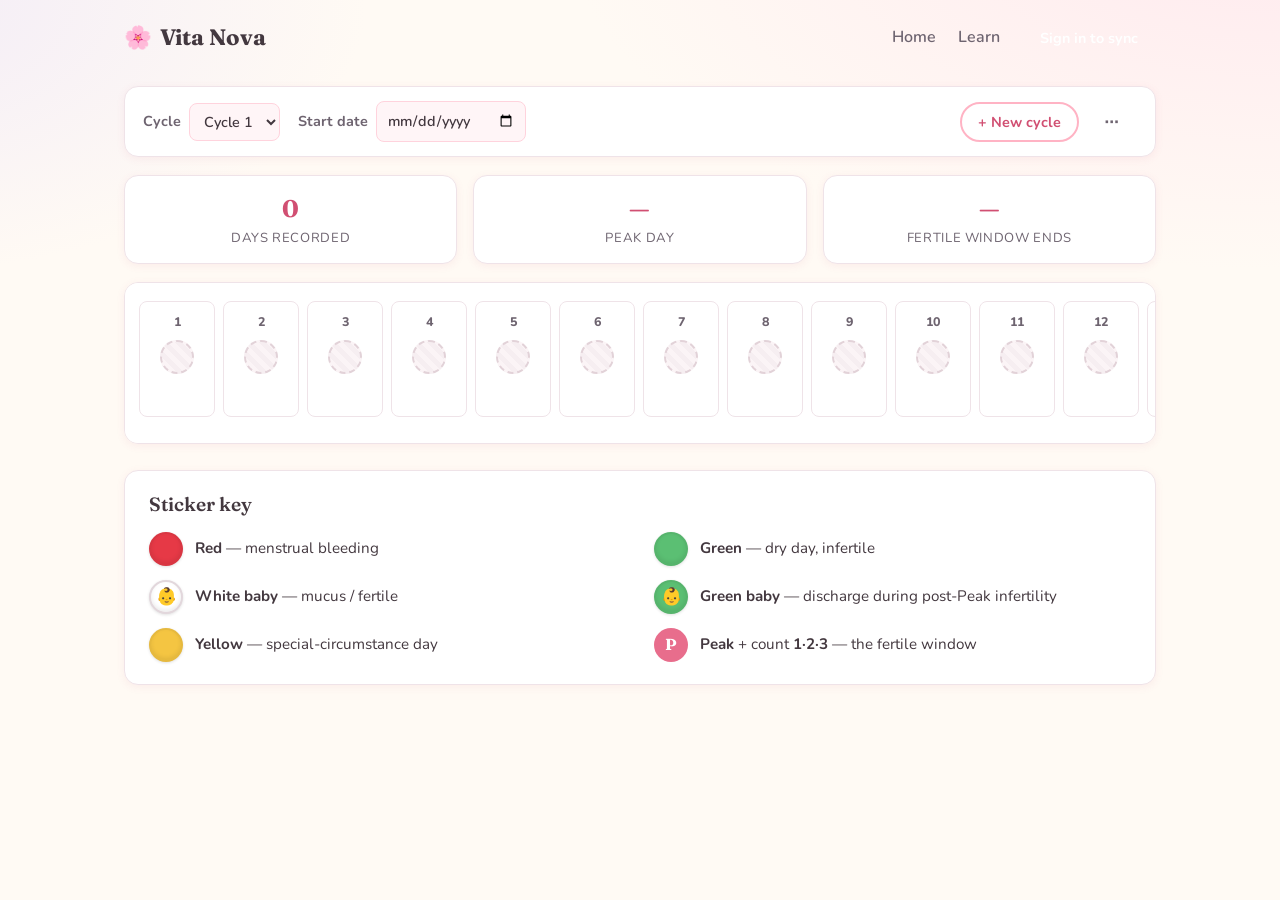
==== chart.html @ cd8ce91d "Claude Updates" ====
<!DOCTYPE html>
<html lang="en">

<head>
    <meta charset="UTF-8">
    <meta name="viewport" content="width=device-width, initial-scale=1.0">
    <title>My Chart · Vita Nova</title>
    <meta name="description" content="Chart your cycle with the Creighton Model FertilityCare System.">
    <link rel="preconnect" href="https://fonts.googleapis.com">
    <link rel="preconnect" href="https://fonts.gstatic.com" crossorigin>
    <link href="https://fonts.googleapis.com/css2?family=Fraunces:opsz,wght@9..144,500;9..144,600&family=Nunito:wght@400;600;700;800&display=swap" rel="stylesheet">
    <link rel="stylesheet" href="css/style.css">
</head>

<body class="app-page">

    <header class="site-header">
        <a class="logo" href="index.html"><span class="logo-mark">🌸</span> Vita Nova</a>
        <nav class="site-nav">
            <a href="index.html">Home</a>
            <a href="index.html#learn">Learn</a>
            <button id="sync-btn" class="btn btn-ghost btn-sm">Sign in to sync</button>
        </nav>
    </header>

    <main class="chart-page">

        <!-- Cycle bar -->
        <section class="cycle-bar">
            <div class="cycle-bar-left">
                <label class="field-inline">
                    <span>Cycle</span>
                    <select id="cycle-select"></select>
                </label>
                <label class="field-inline">
                    <span>Start date</span>
                    <input type="date" id="cycle-start">
                </label>
            </div>
            <div class="cycle-bar-right">
                <button id="add-cycle" class="btn btn-outline btn-sm">+ New cycle</button>
                <button id="cycle-menu-btn" class="btn btn-ghost btn-sm" aria-haspopup="true" title="More actions">⋯</button>
                <div id="cycle-menu" class="menu hidden" role="menu">
                    <button data-action="export" role="menuitem">Export data (JSON)</button>
                    <button data-action="import" role="menuitem">Import data…</button>
                    <button data-action="delete-cycle" role="menuitem">Delete this cycle</button>
                    <button data-action="reset" role="menuitem" class="danger">Reset everything</button>
                </div>
                <input type="file" id="import-file" accept="application/json" class="hidden">
            </div>
        </section>

        <!-- Cycle summary -->
        <section id="cycle-summary" class="cycle-summary"></section>

        <!-- The chart strip -->
        <section class="chart-scroll">
            <div id="chart-strip" class="chart-strip"></div>
        </section>

        <!-- Legend -->
        <section class="legend">
            <h2 class="legend-title">Sticker key</h2>
            <div class="legend-grid">
                <div class="legend-item"><span class="sticker sticker-red"></span> <span><strong>Red</strong> — menstrual bleeding</span></div>
                <div class="legend-item"><span class="sticker sticker-green"></span> <span><strong>Green</strong> — dry day, infertile</span></div>
                <div class="legend-item"><span class="sticker sticker-white-baby">👶</span> <span><strong>White baby</strong> — mucus / fertile</span></div>
                <div class="legend-item"><span class="sticker sticker-green-baby">👶</span> <span><strong>Green baby</strong> — discharge during post-Peak infertility</span></div>
                <div class="legend-item"><span class="sticker sticker-yellow"></span> <span><strong>Yellow</strong> — special-circumstance day</span></div>
                <div class="legend-item"><span class="badge-peak">P</span> <span><strong>Peak</strong> + count <strong>1·2·3</strong> — the fertile window</span></div>
            </div>
        </section>
    </main>

    <!-- Observation entry modal -->
    <div id="entry-modal" class="modal-overlay hidden" role="dialog" aria-modal="true" aria-labelledby="entry-title">
        <div class="modal">
            <button id="entry-close" class="modal-close" aria-label="Close">×</button>
            <h2 id="entry-title" class="modal-title">Day 1</h2>

            <div class="entry-preview">
                <div id="preview-sticker" class="sticker sticker-lg sticker-none"></div>
                <div class="entry-preview-text">
                    <div id="preview-code" class="preview-code">No observation</div>
                    <div id="preview-interp" class="preview-interp"></div>
                </div>
            </div>

            <!-- What kind of day -->
            <div class="entry-section">
                <div class="seg-control" id="day-type">
                    <button data-type="dry" class="seg active">Dry</button>
                    <button data-type="mucus" class="seg">Mucus / discharge</button>
                    <button data-type="bleeding" class="seg">Bleeding</button>
                </div>
            </div>

            <!-- Bleeding options -->
            <div class="entry-section hidden" id="section-bleeding">
                <h3 class="entry-label">Flow</h3>
                <div class="chip-row" id="flow-chips"></div>
            </div>

            <!-- Mucus options -->
            <div class="entry-section hidden" id="section-mucus">
                <h3 class="entry-label">Category — most fertile sign of the day</h3>
                <div class="chip-row chip-col" id="category-chips"></div>

                <h3 class="entry-label">Color &amp; quality <span class="entry-hint">(choose any that apply)</span></h3>
                <div class="chip-row" id="descriptor-chips"></div>

                <h3 class="entry-label">How often today</h3>
                <div class="chip-row" id="frequency-chips"></div>
            </div>

            <!-- Always-available toggles -->
            <div class="entry-section entry-toggles">
                <label class="check"><input type="checkbox" id="peak-check"> <span>⭐ Peak Day <span class="entry-hint">(last day of fertile-type mucus)</span></span></label>
                <label class="check"><input type="checkbox" id="intercourse-check"> <span>Intercourse (I)</span></label>
            </div>

            <div class="entry-section">
                <h3 class="entry-label">Notes</h3>
                <textarea id="notes-input" rows="2" placeholder="Anything else you noticed…"></textarea>
            </div>

            <div class="modal-actions">
                <button id="entry-clear" class="btn btn-ghost">Clear day</button>
                <div class="modal-actions-right">
                    <button id="entry-cancel" class="btn btn-outline">Cancel</button>
                    <button id="entry-save" class="btn btn-primary">Save day</button>
                </div>
            </div>
        </div>
    </div>

    <!-- Sign-in modal -->
    <div id="auth-modal" class="modal-overlay hidden" role="dialog" aria-modal="true" aria-labelledby="auth-title">
        <div class="modal modal-narrow">
            <button id="auth-close" class="modal-close" aria-label="Close">×</button>
            <h2 id="auth-title" class="modal-title">Sync across devices</h2>
            <p class="muted small">Your chart is always saved on this device. Sign in only if you'd like it backed up and available on your phone and computer.</p>

            <button id="google-signin" class="btn btn-outline btn-block">Continue with Google</button>
            <div class="divider"><span>or</span></div>

            <form id="auth-form">
                <input type="email" id="auth-email" placeholder="Email" autocomplete="email" required>
                <input type="password" id="auth-password" placeholder="Password" autocomplete="current-password" required>
                <button type="submit" class="btn btn-primary btn-block">Sign in</button>
            </form>
            <button id="auth-toggle" class="link-btn">New here? Create an account</button>
            <p id="auth-error" class="auth-error"></p>
        </div>
    </div>

    <div id="toast" class="toast hidden"></div>

    <script src="js/creighton.js"></script>
    <script src="js/store.js"></script>
    <script src="js/chart-app.js"></script>
</body>

</html>
---- css/style.css ----
/* ==========================================================================
   Vita Nova Charting — design system
   A warm, soft, friendly palette for a calm and trustworthy feel.
   ========================================================================== */

:root {
    /* Palette */
    --rose-50:  #fff5f7;
    --rose-100: #ffe9ee;
    --rose-200: #ffd3dd;
    --rose-300: #ffb3c4;
    --rose-400: #f78fa7;
    --rose-500: #e86d8c;
    --rose-600: #d14f72;

    --plum-100: #f3ecf7;
    --plum-300: #d8bfe0;
    --plum-500: #9b6aa8;

    --cream:    #fffaf4;
    --ink:      #43383f;       /* warm near-black for text */
    --ink-soft: #6e6470;
    --line:     #efe3e8;

    /* Sticker colors (Creighton) */
    --sticker-red:    #e63946;
    --sticker-green:  #5bbf73;
    --sticker-white:  #ffffff;
    --sticker-yellow: #f4c542;

    /* UI tokens */
    --radius-sm: 8px;
    --radius:    14px;
    --radius-lg: 22px;
    --shadow-sm: 0 2px 8px rgba(209, 79, 114, 0.08);
    --shadow:    0 8px 30px rgba(209, 79, 114, 0.12);
    --shadow-lg: 0 18px 50px rgba(209, 79, 114, 0.18);

    --font-head: 'Fraunces', Georgia, serif;
    --font-body: 'Nunito', system-ui, -apple-system, Segoe UI, sans-serif;

    --maxw: 1080px;
}

* { box-sizing: border-box; }

html { scroll-behavior: smooth; }

body {
    margin: 0;
    font-family: var(--font-body);
    color: var(--ink);
    background:
        radial-gradient(1200px 600px at 100% -10%, var(--rose-100), transparent 60%),
        radial-gradient(900px 500px at -10% 0%, var(--plum-100), transparent 55%),
        var(--cream);
    line-height: 1.6;
    -webkit-font-smoothing: antialiased;
    min-height: 100vh;
}

h1, h2, h3, h4 {
    font-family: var(--font-head);
    font-weight: 600;
    color: var(--ink);
    line-height: 1.15;
    margin: 0 0 0.5em;
}

a { color: var(--rose-600); text-decoration: none; }
a:hover { text-decoration: underline; }

code {
    font-family: 'SFMono-Regular', ui-monospace, Menlo, Consolas, monospace;
    background: var(--rose-100);
    color: var(--rose-600);
    padding: 1px 6px;
    border-radius: 6px;
    font-size: 0.88em;
}

.muted { color: var(--ink-soft); }
.small { font-size: 0.86rem; }

/* ==========================================================================
   Buttons
   ========================================================================== */
.btn {
    display: inline-flex;
    align-items: center;
    justify-content: center;
    gap: 8px;
    font-family: var(--font-body);
    font-weight: 700;
    font-size: 1rem;
    padding: 12px 22px;
    border-radius: 999px;
    border: 2px solid transparent;
    cursor: pointer;
    transition: transform 0.15s ease, box-shadow 0.15s ease, background-color 0.15s ease, color 0.15s ease;
    text-decoration: none;
    white-space: nowrap;
}
.btn:hover { text-decoration: none; }
.btn:active { transform: translateY(1px); }

.btn-primary {
    background: linear-gradient(135deg, var(--rose-400), var(--rose-500));
    color: #fff;
    box-shadow: var(--shadow-sm);
}
.btn-primary:hover { box-shadow: var(--shadow); transform: translateY(-2px); color: #fff; }

.btn-outline {
    background: #fff;
    border-color: var(--rose-300);
    color: var(--rose-600);
}
.btn-outline:hover { background: var(--rose-50); transform: translateY(-2px); }

.btn-ghost {
    background: transparent;
    color: var(--ink-soft);
    border-color: transparent;
}
.btn-ghost:hover { background: rgba(0,0,0,0.04); color: var(--ink); }

.btn-sm { padding: 8px 16px; font-size: 0.9rem; }
.btn-lg { padding: 15px 30px; font-size: 1.08rem; }
.btn-block { width: 100%; }

.link-btn {
    background: none; border: none; color: var(--rose-600);
    cursor: pointer; font: inherit; text-decoration: underline; padding: 8px 0;
}

/* ==========================================================================
   Header / nav
   ========================================================================== */
.site-header {
    display: flex;
    align-items: center;
    justify-content: space-between;
    gap: 16px;
    max-width: var(--maxw);
    margin: 0 auto;
    padding: 18px 24px;
}
.logo {
    font-family: var(--font-head);
    font-size: 1.4rem;
    font-weight: 700;
    color: var(--ink);
    display: inline-flex;
    align-items: center;
    gap: 8px;
}
.logo:hover { text-decoration: none; }
.logo-mark { filter: saturate(1.1); }

.site-nav { display: flex; align-items: center; gap: 22px; }
.site-nav a { color: var(--ink-soft); font-weight: 600; }
.site-nav a:hover { color: var(--rose-600); text-decoration: none; }
.site-nav .btn { color: #fff; }
.site-nav .btn:hover { color: #fff; }

/* ==========================================================================
   Hero
   ========================================================================== */
.hero {
    max-width: var(--maxw);
    margin: 20px auto 0;
    padding: 40px 24px 70px;
    display: grid;
    grid-template-columns: 1.1fr 0.9fr;
    gap: 50px;
    align-items: center;
}
.eyebrow {
    text-transform: uppercase;
    letter-spacing: 0.12em;
    font-size: 0.78rem;
    font-weight: 800;
    color: var(--rose-500);
    margin: 0 0 14px;
}
.hero h1 { font-size: clamp(2.1rem, 4.5vw, 3.4rem); margin-bottom: 18px; }
.lede { font-size: 1.18rem; color: var(--ink-soft); max-width: 36ch; }
.hero-actions { display: flex; flex-wrap: wrap; gap: 14px; margin: 28px 0 14px; }
.hero-note { font-size: 0.9rem; color: var(--ink-soft); }

.hero-card {
    background: #fff;
    border-radius: var(--radius-lg);
    box-shadow: var(--shadow-lg);
    padding: 26px;
    transform: rotate(-1.5deg);
}
.mini-strip { display: flex; gap: 8px; justify-content: space-between; }
.mini-day { display: flex; flex-direction: column; align-items: center; gap: 6px; }
.mini-day b { font-size: 0.8rem; color: var(--ink-soft); font-weight: 700; }
.mini-caption { text-align: center; color: var(--ink-soft); font-size: 0.9rem; margin: 18px 0 0; }

/* ==========================================================================
   Sections
   ========================================================================== */
.section {
    max-width: var(--maxw);
    margin: 0 auto;
    padding: 64px 24px;
}
.section-alt {
    max-width: none;
    background: linear-gradient(180deg, rgba(255,255,255,0.7), rgba(255,245,247,0.7));
    border-top: 1px solid var(--line);
    border-bottom: 1px solid var(--line);
}
.section-alt > * { max-width: var(--maxw); margin-left: auto; margin-right: auto; }
.section-title { font-size: clamp(1.7rem, 3vw, 2.3rem); text-align: center; }
.section-lede {
    text-align: center;
    color: var(--ink-soft);
    font-size: 1.1rem;
    max-width: 64ch;
    margin: 0 auto 40px;
}

/* Info cards */
.cards { display: grid; grid-template-columns: repeat(3, 1fr); gap: 22px; }
.info-card {
    background: #fff;
    border-radius: var(--radius);
    padding: 28px 24px;
    box-shadow: var(--shadow-sm);
    border: 1px solid var(--line);
    transition: transform 0.18s ease, box-shadow 0.18s ease;
}
.info-card:hover { transform: translateY(-4px); box-shadow: var(--shadow); }
.info-icon { font-size: 2.2rem; display: block; margin-bottom: 12px; }
.info-card h3 { font-size: 1.25rem; }
.info-card p { color: var(--ink-soft); margin: 0; }

/* Steps */
.steps { list-style: none; counter-reset: step; padding: 0; max-width: 760px; margin: 0 auto; display: grid; gap: 22px; }
.steps li { display: flex; gap: 20px; align-items: flex-start; background: #fff; padding: 22px 24px; border-radius: var(--radius); box-shadow: var(--shadow-sm); border: 1px solid var(--line); }
.step-num {
    flex: 0 0 auto;
    width: 40px; height: 40px;
    display: grid; place-items: center;
    background: linear-gradient(135deg, var(--rose-300), var(--rose-500));
    color: #fff; font-weight: 800; font-family: var(--font-head);
    border-radius: 50%;
}
.steps h3 { font-size: 1.2rem; margin-bottom: 4px; }
.steps p { color: var(--ink-soft); margin: 0; }

/* Benefits */
.benefit-grid { display: grid; grid-template-columns: repeat(3, 1fr); gap: 20px; }
.benefit { display: flex; gap: 14px; background: #fff; padding: 22px; border-radius: var(--radius); box-shadow: var(--shadow-sm); border: 1px solid var(--line); }
.benefit > span { font-size: 1.7rem; line-height: 1; }
.benefit strong { display: block; margin-bottom: 4px; font-size: 1.05rem; }
.benefit p { margin: 0; color: var(--ink-soft); font-size: 0.95rem; }

/* Rules */
.rule-block { background: #fff; border: 1px solid var(--line); border-radius: var(--radius); padding: 26px; box-shadow: var(--shadow-sm); margin-bottom: 24px; }
.rule-block h3 { font-size: 1.3rem; }
.rule-columns { display: grid; grid-template-columns: 1fr 1fr; gap: 24px; }
.code-table { width: 100%; border-collapse: collapse; }
.code-table td { padding: 7px 8px; border-bottom: 1px solid var(--line); vertical-align: top; }
.code-table td:first-child { white-space: nowrap; width: 38%; }
.code-table tr:last-child td { border-bottom: none; }
.disclaimer { font-size: 0.85rem; color: var(--ink-soft); max-width: 70ch; margin: 8px auto 0; text-align: center; font-style: italic; }

/* CTA */
.cta { text-align: center; padding: 70px 24px 90px; }
.cta h2 { font-size: 2rem; }
.cta p { color: var(--ink-soft); margin-bottom: 24px; }

/* Footer */
.site-footer { text-align: center; padding: 40px 24px; border-top: 1px solid var(--line); color: var(--ink-soft); }
.site-footer p { margin: 4px 0; }
.site-footer .logo-mark { margin-right: 6px; }

/* ==========================================================================
   Stickers
   ========================================================================== */
.sticker {
    --size: 34px;
    width: var(--size);
    height: var(--size);
    border-radius: 50%;
    display: inline-flex;
    align-items: center;
    justify-content: center;
    position: relative;
    flex: 0 0 auto;
    box-shadow: inset 0 -2px 4px rgba(0,0,0,0.08), 0 1px 3px rgba(0,0,0,0.12);
    font-size: calc(var(--size) * 0.5);
    line-height: 1;
    border: 2px solid rgba(0,0,0,0.06);
}
.sticker-red    { background: var(--sticker-red); }
.sticker-green  { background: var(--sticker-green); }
.sticker-white-baby { background: var(--sticker-white); border-color: #e2d7dc; }
.sticker-green-baby { background: var(--sticker-green); }
.sticker-yellow, .sticker-yellow-baby { background: var(--sticker-yellow); }
.sticker-none {
    background: repeating-linear-gradient(45deg, #f6eef1, #f6eef1 5px, #fbf4f6 5px, #fbf4f6 10px);
    border-style: dashed;
    border-color: #e2d2d8;
    box-shadow: none;
}
.sticker-baby { font-size: 0.95em; }
.sticker-count {
    position: absolute;
    font-family: var(--font-head);
    font-weight: 700;
    font-size: calc(var(--size) * 0.34);
    color: var(--ink);
    background: rgba(255,255,255,0.85);
    border-radius: 50%;
    width: 1.45em; height: 1.45em;
    display: grid; place-items: center;
    right: -6px; top: -6px;
    box-shadow: 0 1px 3px rgba(0,0,0,0.2);
}
.sticker-white-baby .sticker-count { background: var(--rose-500); color: #fff; }
.sticker-lg { --size: 56px; }

.badge-peak {
    display: inline-grid; place-items: center;
    width: 34px; height: 34px; border-radius: 50%;
    background: var(--rose-500); color: #fff;
    font-family: var(--font-head); font-weight: 700;
    flex: 0 0 auto;
}

/* Legend */
.legend-grid { display: grid; grid-template-columns: repeat(2, 1fr); gap: 14px 28px; }
.legend-grid.wide { grid-template-columns: repeat(2, 1fr); }
.legend-item { display: flex; align-items: center; gap: 12px; }
.legend-item span:last-child { font-size: 0.95rem; }

/* ==========================================================================
   Chart page
   ========================================================================== */
.app-page { background-attachment: fixed; }
.chart-page { max-width: var(--maxw); margin: 0 auto; padding: 10px 24px 80px; }

.cycle-bar {
    display: flex; flex-wrap: wrap; gap: 14px;
    align-items: center; justify-content: space-between;
    background: #fff; border: 1px solid var(--line);
    border-radius: var(--radius); padding: 14px 18px;
    box-shadow: var(--shadow-sm); position: relative;
}
.cycle-bar-left { display: flex; flex-wrap: wrap; gap: 18px; }
.cycle-bar-right { display: flex; align-items: center; gap: 8px; position: relative; }
.field-inline { display: inline-flex; align-items: center; gap: 8px; font-weight: 700; color: var(--ink-soft); font-size: 0.9rem; }
.field-inline select, .field-inline input,
.cycle-bar input[type="date"] {
    font: inherit; font-weight: 600; color: var(--ink);
    border: 1px solid var(--rose-200); border-radius: var(--radius-sm);
    padding: 7px 10px; background: var(--rose-50);
}

.menu {
    position: absolute; top: calc(100% + 6px); right: 0;
    background: #fff; border: 1px solid var(--line); border-radius: var(--radius);
    box-shadow: var(--shadow); padding: 6px; min-width: 200px; z-index: 30;
}
.menu button {
    display: block; width: 100%; text-align: left;
    background: none; border: none; font: inherit; cursor: pointer;
    padding: 9px 12px; border-radius: var(--radius-sm); color: var(--ink);
}
.menu button:hover { background: var(--rose-50); }
.menu button.danger { color: var(--sticker-red); }

/* Summary */
.cycle-summary { display: flex; gap: 16px; flex-wrap: wrap; margin: 18px 0; }
.stat {
    background: #fff; border: 1px solid var(--line); border-radius: var(--radius);
    padding: 14px 22px; box-shadow: var(--shadow-sm); flex: 1; min-width: 150px; text-align: center;
}
.stat-value { font-family: var(--font-head); font-size: 1.5rem; font-weight: 700; color: var(--rose-600); }
.stat-label { font-size: 0.82rem; color: var(--ink-soft); text-transform: uppercase; letter-spacing: 0.05em; }

/* Chart strip */
.chart-scroll {
    overflow-x: auto;
    padding: 8px 4px 16px;
    background: #fff; border: 1px solid var(--line); border-radius: var(--radius);
    box-shadow: var(--shadow-sm);
    -webkit-overflow-scrolling: touch;
}
.chart-strip { display: flex; gap: 8px; padding: 10px; min-width: min-content; }
.day-cell {
    flex: 0 0 auto;
    width: 76px; min-height: 116px;
    background: var(--cream);
    border: 1px solid var(--line);
    border-radius: var(--radius-sm);
    display: flex; flex-direction: column; align-items: center; gap: 8px;
    padding: 10px 6px;
    cursor: pointer;
    font: inherit; color: inherit;
    transition: transform 0.12s ease, box-shadow 0.12s ease, border-color 0.12s ease;
    position: relative;
}
.day-cell:hover { transform: translateY(-3px); box-shadow: var(--shadow); border-color: var(--rose-300); }
.day-cell.day-empty { background: #fff; }
.day-num { font-size: 0.78rem; font-weight: 800; color: var(--ink-soft); }
.day-code {
    font-size: 0.74rem; font-weight: 700; color: var(--ink);
    text-align: center; word-break: break-word; min-height: 1em;
    margin-top: auto;
}
.day-i {
    position: absolute; bottom: 4px; right: 6px;
    font-size: 0.6rem; font-weight: 800; color: var(--plum-500);
}
.day-cell.has-intercourse { border-color: var(--plum-300); }

/* Legend section on chart page */
.legend { margin-top: 26px; background: #fff; border: 1px solid var(--line); border-radius: var(--radius); padding: 22px 24px; box-shadow: var(--shadow-sm); }
.legend-title { font-size: 1.2rem; margin-bottom: 16px; }

/* ==========================================================================
   Modal
   ========================================================================== */
.modal-overlay {
    position: fixed; inset: 0; z-index: 100;
    background: rgba(67, 56, 63, 0.45);
    backdrop-filter: blur(3px);
    display: grid; place-items: center;
    padding: 20px;
    animation: fade 0.18s ease;
}
.modal {
    background: var(--cream);
    border-radius: var(--radius-lg);
    box-shadow: var(--shadow-lg);
    width: 100%; max-width: 560px;
    max-height: 90vh; overflow-y: auto;
    padding: 28px;
    position: relative;
    animation: pop 0.2s cubic-bezier(0.18, 0.9, 0.34, 1.2);
}
.modal-narrow { max-width: 400px; }
.modal-close {
    position: absolute; top: 14px; right: 16px;
    background: none; border: none; font-size: 1.7rem; line-height: 1;
    color: var(--ink-soft); cursor: pointer; border-radius: 50%;
    width: 36px; height: 36px;
}
.modal-close:hover { background: rgba(0,0,0,0.06); color: var(--ink); }
.modal-title { font-size: 1.6rem; margin-bottom: 16px; }
body.modal-open { overflow: hidden; }

.entry-preview {
    display: flex; align-items: center; gap: 16px;
    background: #fff; border: 1px solid var(--line);
    border-radius: var(--radius); padding: 16px; margin-bottom: 20px;
}
.preview-code { font-family: var(--font-head); font-size: 1.3rem; font-weight: 700; color: var(--rose-600); }
.preview-interp { color: var(--ink-soft); font-size: 0.92rem; }

.entry-section { margin-bottom: 20px; }
.entry-label { font-size: 0.95rem; font-weight: 800; margin-bottom: 10px; color: var(--ink); font-family: var(--font-body); }
.entry-hint { font-weight: 600; color: var(--ink-soft); font-size: 0.82rem; }

/* Segmented control */
.seg-control { display: flex; background: var(--rose-100); border-radius: 999px; padding: 4px; gap: 4px; }
.seg {
    flex: 1; border: none; background: none; cursor: pointer;
    font: inherit; font-weight: 700; color: var(--ink-soft);
    padding: 10px 8px; border-radius: 999px; transition: all 0.15s ease;
    font-size: 0.92rem;
}
.seg.active { background: #fff; color: var(--rose-600); box-shadow: var(--shadow-sm); }

/* Chips */
.chip-row { display: flex; flex-wrap: wrap; gap: 8px; }
.chip-col { flex-direction: column; }
.chip {
    border: 1.5px solid var(--rose-200);
    background: #fff; color: var(--ink);
    border-radius: 999px; padding: 8px 14px;
    cursor: pointer; font: inherit; font-size: 0.9rem; font-weight: 600;
    transition: all 0.13s ease; text-align: left;
}
.chip-col .chip { border-radius: var(--radius-sm); }
.chip:hover { border-color: var(--rose-400); background: var(--rose-50); }
.chip.selected {
    background: linear-gradient(135deg, var(--rose-400), var(--rose-500));
    border-color: var(--rose-500); color: #fff;
}
.chip.selected strong { color: #fff; }
.chip strong { color: var(--rose-600); }

.entry-toggles { display: flex; flex-direction: column; gap: 10px; }
.check { display: flex; align-items: center; gap: 10px; cursor: pointer; font-weight: 600; }
.check input { width: 18px; height: 18px; accent-color: var(--rose-500); }

textarea, #notes-input {
    width: 100%; font: inherit; padding: 10px 12px;
    border: 1.5px solid var(--rose-200); border-radius: var(--radius-sm);
    resize: vertical; background: #fff;
}

.modal-actions { display: flex; justify-content: space-between; align-items: center; gap: 12px; margin-top: 8px; }
.modal-actions-right { display: flex; gap: 10px; }

/* Auth modal */
#auth-form input {
    width: 100%; font: inherit; padding: 12px 14px; margin-bottom: 12px;
    border: 1.5px solid var(--rose-200); border-radius: var(--radius-sm); background: #fff;
}
.divider { display: flex; align-items: center; gap: 12px; color: var(--ink-soft); margin: 16px 0; font-size: 0.85rem; }
.divider::before, .divider::after { content: ''; flex: 1; height: 1px; background: var(--line); }
.auth-error { color: var(--sticker-red); font-size: 0.88rem; min-height: 1em; margin: 8px 0 0; }
#sync-btn.synced { color: var(--sticker-green); }

/* Toast */
.toast {
    position: fixed; bottom: 24px; left: 50%; transform: translateX(-50%);
    background: var(--ink); color: #fff; padding: 12px 22px;
    border-radius: 999px; box-shadow: var(--shadow-lg); z-index: 200;
    font-weight: 700; font-size: 0.92rem;
    animation: rise 0.25s ease;
}

/* Utilities */
.hidden { display: none !important; }

@keyframes fade { from { opacity: 0; } to { opacity: 1; } }
@keyframes pop { from { opacity: 0; transform: scale(0.96) translateY(8px); } to { opacity: 1; transform: scale(1) translateY(0); } }
@keyframes rise { from { opacity: 0; transform: translate(-50%, 12px); } to { opacity: 1; transform: translate(-50%, 0); } }

/* ==========================================================================
   Responsive
   ========================================================================== */
@media (max-width: 860px) {
    .hero { grid-template-columns: 1fr; gap: 30px; padding-bottom: 40px; }
    .hero-card { transform: none; max-width: 460px; }
    .cards, .benefit-grid { grid-template-columns: 1fr; }
    .rule-columns { grid-template-columns: 1fr; }
    .legend-grid, .legend-grid.wide { grid-template-columns: 1fr; }
}
@media (max-width: 560px) {
    .site-nav { gap: 12px; }
    .site-nav a:not(.btn) { display: none; }
    .section { padding: 44px 20px; }
    .modal { padding: 22px 18px; }
    .modal-actions { flex-direction: column-reverse; align-items: stretch; }
    .modal-actions-right { flex-direction: column; }
    .seg { font-size: 0.82rem; padding: 9px 4px; }
}

@media (prefers-reduced-motion: reduce) {
    * { animation: none !important; transition: none !important; scroll-behavior: auto; }
}
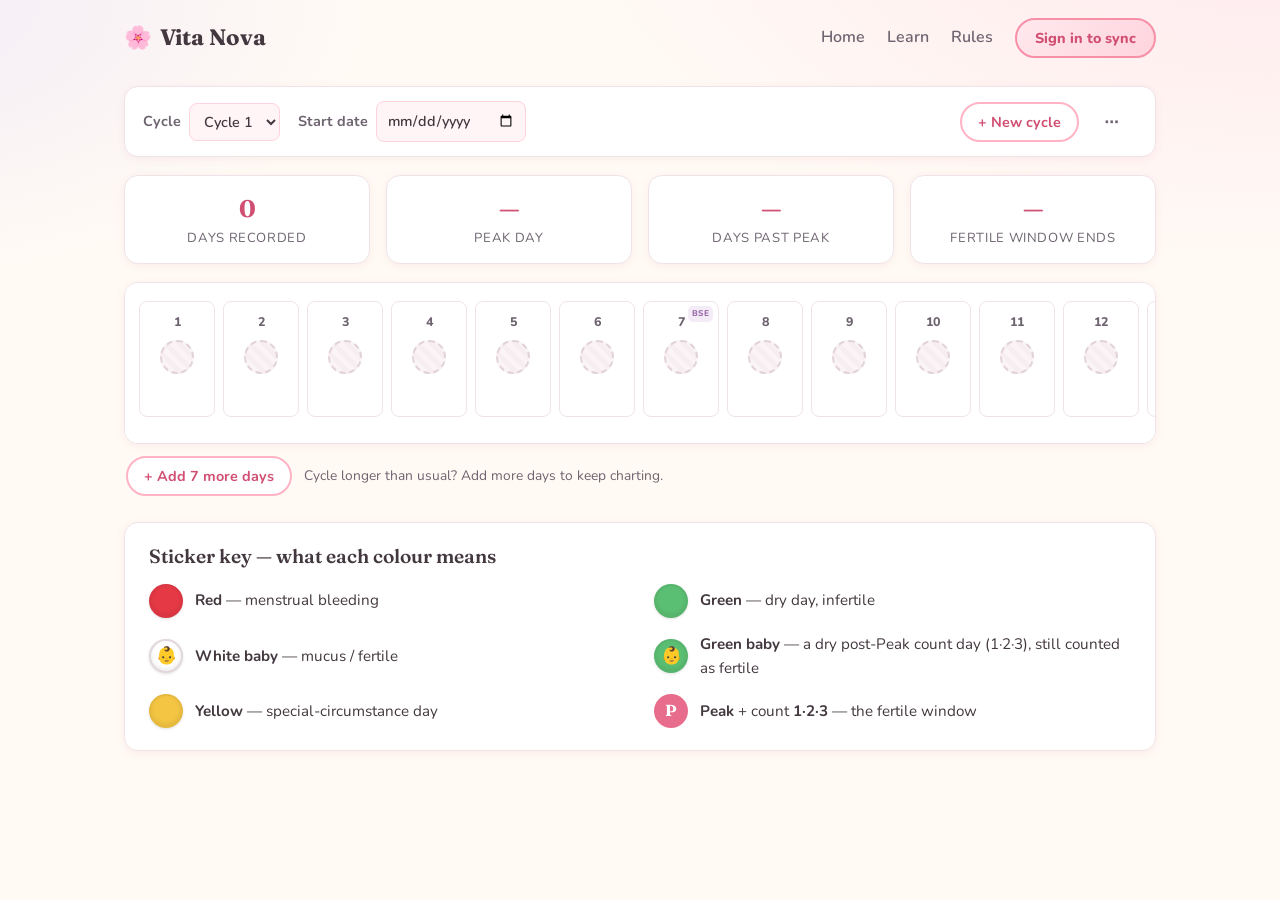
==== commit 5760688d: "Fix post-Peak count stickers, rebrand, mobile & UI polish - Count days 1·2·3 now render green baby w" ====
--- a/chart.html
+++ b/chart.html
@@ -5,7 +5,7 @@
     <meta charset="UTF-8">
     <meta name="viewport" content="width=device-width, initial-scale=1.0">
     <title>My Chart · Vita Nova</title>
-    <meta name="description" content="Chart your cycle with the Creighton Model FertilityCare System.">
+    <meta name="description" content="Chart your cycle with a natural Catholic fertility method for NFP.">
     <link rel="preconnect" href="https://fonts.googleapis.com">
     <link rel="preconnect" href="https://fonts.gstatic.com" crossorigin>
     <link href="https://fonts.googleapis.com/css2?family=Fraunces:opsz,wght@9..144,500;9..144,600&family=Nunito:wght@400;600;700;800&display=swap" rel="stylesheet">
@@ -19,6 +19,7 @@
         <nav class="site-nav">
             <a href="index.html">Home</a>
             <a href="index.html#learn">Learn</a>
+            <a href="rules.html">Rules</a>
             <button id="sync-btn" class="btn btn-ghost btn-sm">Sign in to sync</button>
         </nav>
     </header>
@@ -41,6 +42,7 @@
                 <button id="add-cycle" class="btn btn-outline btn-sm">+ New cycle</button>
                 <button id="cycle-menu-btn" class="btn btn-ghost btn-sm" aria-haspopup="true" title="More actions">⋯</button>
                 <div id="cycle-menu" class="menu hidden" role="menu">
+                    <button data-action="print" role="menuitem">Export to PDF / Print chart…</button>
                     <button data-action="export" role="menuitem">Export data (JSON)</button>
                     <button data-action="import" role="menuitem">Import data…</button>
                     <button data-action="delete-cycle" role="menuitem">Delete this cycle</button>
@@ -57,15 +59,19 @@
         <section class="chart-scroll">
             <div id="chart-strip" class="chart-strip"></div>
         </section>
+        <div class="strip-tools">
+            <button id="extend-cycle" class="btn btn-outline btn-sm">+ Add 7 more days</button>
+            <span class="muted small">Cycle longer than usual? Add more days to keep charting.</span>
+        </div>
 
         <!-- Legend -->
         <section class="legend">
-            <h2 class="legend-title">Sticker key</h2>
+            <h2 class="legend-title">Sticker key — what each colour means</h2>
             <div class="legend-grid">
                 <div class="legend-item"><span class="sticker sticker-red"></span> <span><strong>Red</strong> — menstrual bleeding</span></div>
                 <div class="legend-item"><span class="sticker sticker-green"></span> <span><strong>Green</strong> — dry day, infertile</span></div>
                 <div class="legend-item"><span class="sticker sticker-white-baby">👶</span> <span><strong>White baby</strong> — mucus / fertile</span></div>
-                <div class="legend-item"><span class="sticker sticker-green-baby">👶</span> <span><strong>Green baby</strong> — discharge during post-Peak infertility</span></div>
+                <div class="legend-item"><span class="sticker sticker-green-baby">👶</span> <span><strong>Green baby</strong> — a dry post-Peak count day (1·2·3), still counted as fertile</span></div>
                 <div class="legend-item"><span class="sticker sticker-yellow"></span> <span><strong>Yellow</strong> — special-circumstance day</span></div>
                 <div class="legend-item"><span class="badge-peak">P</span> <span><strong>Peak</strong> + count <strong>1·2·3</strong> — the fertile window</span></div>
             </div>
@@ -86,42 +92,47 @@
                 </div>
             </div>
 
-            <!-- What kind of day -->
-            <div class="entry-section">
-                <div class="seg-control" id="day-type">
-                    <button data-type="dry" class="seg active">Dry</button>
-                    <button data-type="mucus" class="seg">Mucus / discharge</button>
-                    <button data-type="bleeding" class="seg">Bleeding</button>
-                </div>
+            <!-- Day 7 breast self-exam reminder (shown only on day 7) -->
+            <div id="bse-reminder" class="entry-banner hidden">
+                🌸 <strong>Day 7</strong> is the ideal day for a monthly <strong>breast self-exam (BSE)</strong> — early in the cycle, when tissue is least tender.
             </div>
 
-            <!-- Bleeding options -->
-            <div class="entry-section hidden" id="section-bleeding">
-                <h3 class="entry-label">Flow</h3>
+            <!-- Step 1 · Bleeding -->
+            <div class="entry-section">
+                <h3 class="entry-label">Any bleeding today?</h3>
                 <div class="chip-row" id="flow-chips"></div>
             </div>
 
-            <!-- Mucus options -->
-            <div class="entry-section hidden" id="section-mucus">
-                <h3 class="entry-label">Category — most fertile sign of the day</h3>
+            <!-- Step 2 · Observation (mucus / dry). Hidden while heavy/moderate
+                 bleeding makes a mucus observation impossible. -->
+            <div class="entry-section" id="section-observation">
+                <h3 class="entry-label">What did you observe? <span class="entry-hint">— record the single most fertile sign of the day</span></h3>
+                <p id="light-flow-note" class="entry-note hidden">On a light day you can often still see mucus underneath — note it here too.</p>
                 <div class="chip-row chip-col" id="category-chips"></div>
 
-                <h3 class="entry-label">Color &amp; quality <span class="entry-hint">(choose any that apply)</span></h3>
-                <div class="chip-row" id="descriptor-chips"></div>
+                <div id="mucus-detail" class="hidden">
+                    <h3 class="entry-label">Colour &amp; quality <span class="entry-hint">(choose any that apply)</span></h3>
+                    <div class="chip-row" id="descriptor-chips"></div>
 
-                <h3 class="entry-label">How often today</h3>
-                <div class="chip-row" id="frequency-chips"></div>
+                    <h3 class="entry-label">How many times today?</h3>
+                    <div class="chip-row" id="frequency-chips"></div>
+                </div>
             </div>
 
             <!-- Always-available toggles -->
             <div class="entry-section entry-toggles">
                 <label class="check"><input type="checkbox" id="peak-check"> <span>⭐ Peak Day <span class="entry-hint">(last day of fertile-type mucus)</span></span></label>
+                <p class="entry-note subtle">You usually can't be sure of your Peak until the <em>next</em> day, once the slippery mucus is gone. Come back and tick it then — every day stays editable.</p>
                 <label class="check"><input type="checkbox" id="intercourse-check"> <span>Intercourse (I)</span></label>
             </div>
 
             <div class="entry-section">
                 <h3 class="entry-label">Notes</h3>
-                <textarea id="notes-input" rows="2" placeholder="Anything else you noticed…"></textarea>
+                <textarea id="notes-input" rows="2" placeholder="Cramps, breast tenderness, headache, mood, PMS…"></textarea>
+                <div class="note-tips">
+                    <span class="note-tips-label">Add:</span>
+                    <div class="chip-row" id="note-tip-chips"></div>
+                </div>
             </div>
 
             <div class="modal-actions">
@@ -156,7 +167,7 @@
 
     <div id="toast" class="toast hidden"></div>
 
-    <script src="js/creighton.js"></script>
+    <script src="js/charting.js"></script>
     <script src="js/store.js"></script>
     <script src="js/chart-app.js"></script>
 </body>
--- a/css/style.css
+++ b/css/style.css
@@ -22,7 +22,7 @@
     --ink-soft: #6e6470;
     --line:     #efe3e8;
 
-    /* Sticker colors (Creighton) */
+    /* Sticker colors */
     --sticker-red:    #e63946;
     --sticker-green:  #5bbf73;
     --sticker-white:  #ffffff;
@@ -202,6 +202,60 @@
 .mini-caption { text-align: center; color: var(--ink-soft); font-size: 0.9rem; margin: 18px 0 0; }
 
 /* ==========================================================================
+   Quote band (rotating reflections)
+   ========================================================================== */
+.quote-band {
+    max-width: var(--maxw);
+    margin: 0 auto;
+    padding: 28px 24px 48px;
+    text-align: center;
+}
+.quote {
+    margin: 0 auto;
+    max-width: 720px;
+    background: linear-gradient(135deg, rgba(255,255,255,0.85), rgba(255,245,247,0.85));
+    border: 1px solid var(--line);
+    border-radius: var(--radius-lg);
+    box-shadow: var(--shadow-sm);
+    padding: 30px 32px 26px;
+    position: relative;
+}
+.quote::before {
+    content: '\201C';
+    font-family: var(--font-head);
+    font-size: 3.4rem;
+    line-height: 0;
+    color: var(--rose-300);
+    position: absolute;
+    top: 26px; left: 18px;
+}
+.quote blockquote {
+    margin: 0 0 12px;
+    font-family: var(--font-head);
+    font-size: clamp(1.1rem, 2.4vw, 1.5rem);
+    font-weight: 500;
+    color: var(--ink);
+    line-height: 1.4;
+    transition: opacity 0.28s ease, transform 0.28s ease;
+}
+.quote figcaption {
+    color: var(--rose-600);
+    font-weight: 700;
+    font-size: 0.92rem;
+    transition: opacity 0.28s ease;
+}
+.quote figcaption cite { font-style: italic; }
+.quote.is-fading blockquote, .quote.is-fading figcaption { opacity: 0; transform: translateY(6px); }
+.quote-dots { display: flex; gap: 8px; justify-content: center; margin-top: 18px; }
+.quote-dot {
+    width: 9px; height: 9px; border-radius: 50%;
+    background: var(--rose-200); cursor: pointer;
+    transition: background 0.2s ease, transform 0.2s ease;
+}
+.quote-dot:hover { background: var(--rose-300); }
+.quote-dot.active { background: var(--rose-500); transform: scale(1.25); }
+
+/* ==========================================================================
    Sections
    ========================================================================== */
 .section {
@@ -263,7 +317,11 @@
 
 /* Rules */
 .rule-block { background: #fff; border: 1px solid var(--line); border-radius: var(--radius); padding: 26px; box-shadow: var(--shadow-sm); margin-bottom: 24px; }
+.rule-block h2 { font-size: 1.4rem; }
 .rule-block h3 { font-size: 1.3rem; }
+.rule-list { margin: 0; padding-left: 1.2em; }
+.rule-list li { margin-bottom: 10px; color: var(--ink-soft); }
+.rule-list li strong { color: var(--ink); }
 .rule-columns { display: grid; grid-template-columns: 1fr 1fr; gap: 24px; }
 .code-table { width: 100%; border-collapse: collapse; }
 .code-table td { padding: 7px 8px; border-bottom: 1px solid var(--line); vertical-align: top; }
@@ -520,7 +578,29 @@
 .divider { display: flex; align-items: center; gap: 12px; color: var(--ink-soft); margin: 16px 0; font-size: 0.85rem; }
 .divider::before, .divider::after { content: ''; flex: 1; height: 1px; background: var(--line); }
 .auth-error { color: var(--sticker-red); font-size: 0.88rem; min-height: 1em; margin: 8px 0 0; }
-#sync-btn.synced { color: var(--sticker-green); }
+
+/* "Sign in to sync" — a cute, clearly-visible pink pill so it doesn't blend in. */
+#sync-btn {
+    background: linear-gradient(135deg, var(--rose-100), var(--rose-200));
+    color: var(--rose-600);
+    border: 2px solid var(--rose-400);
+    border-radius: 999px;
+    font-weight: 800;
+    box-shadow: none;
+    padding: 8px 18px;
+}
+#sync-btn:hover {
+    background: linear-gradient(135deg, var(--rose-200), var(--rose-300));
+    color: var(--rose-600);
+    border-color: var(--rose-500);
+    transform: translateY(-1px);
+}
+#sync-btn.synced {
+    color: #fff;
+    background: linear-gradient(135deg, var(--sticker-green), #46a35d);
+    border-color: #3f9656;
+    box-shadow: none;
+}
 
 /* Toast */
 .toast {
@@ -531,6 +611,63 @@
     animation: rise 0.25s ease;
 }
 
+/* Entry helpers — banners, notes, tips, disabled chips */
+.entry-banner {
+    background: var(--plum-100); border: 1px solid var(--plum-300);
+    color: var(--ink); border-radius: var(--radius-sm);
+    padding: 12px 14px; margin-bottom: 18px; font-size: 0.92rem;
+}
+.entry-note { color: var(--ink-soft); font-size: 0.86rem; margin: -2px 0 12px; }
+.entry-note.subtle { font-size: 0.82rem; margin: 2px 0 6px; padding-left: 28px; }
+.chip.chip-disabled, .chip:disabled {
+    opacity: 0.4; cursor: not-allowed; text-decoration: line-through;
+}
+.chip.chip-disabled:hover, .chip:disabled:hover { border-color: var(--rose-200); background: #fff; }
+.note-tips { display: flex; align-items: flex-start; gap: 8px; margin-top: 10px; flex-wrap: wrap; }
+.note-tips-label { font-size: 0.82rem; font-weight: 700; color: var(--ink-soft); padding-top: 8px; }
+.chip-note { font-size: 0.82rem; padding: 6px 11px; }
+
+/* Strip tools (extend cycle) */
+.strip-tools { display: flex; align-items: center; gap: 12px; flex-wrap: wrap; margin: 12px 2px 0; }
+
+/* Day 7 breast self-exam marker */
+.day-bse {
+    position: absolute; top: 4px; right: 5px;
+    font-size: 0.52rem; font-weight: 800; letter-spacing: 0.03em;
+    color: var(--plum-500); background: var(--plum-100);
+    border-radius: 5px; padding: 1px 4px;
+}
+
+/* ==========================================================================
+   Print / Export to PDF
+   ========================================================================== */
+#print-area { display: none; }
+@media print {
+    body { background: #fff !important; }
+    body.printing > *:not(#print-area) { display: none !important; }
+    #print-area {
+        display: block; color: #000;
+        -webkit-print-color-adjust: exact; print-color-adjust: exact;
+    }
+    .pc-head h1 { font-size: 18pt; margin: 0 0 6px; }
+    .pc-meta { display: flex; gap: 18px; flex-wrap: wrap; font-size: 9pt; margin-bottom: 14px; color: #333; }
+    .pc-row { border-collapse: collapse; width: 100%; margin-bottom: 10px; table-layout: fixed; page-break-inside: avoid; }
+    .pc-cell {
+        border: 0.5pt solid #999; text-align: center; vertical-align: top;
+        padding: 3px 1px; font-size: 6.5pt; width: 2.8%;
+    }
+    .pc-daynum { font-weight: 800; }
+    .pc-date { color: #555; font-size: 5.5pt; }
+    .pc-sticker { --size: 16px; margin: 2px auto; box-shadow: none; border-width: 1px; }
+    .pc-sticker .sticker-count { font-size: 6pt; box-shadow: none; }
+    .pc-code { font-weight: 700; word-break: break-all; min-height: 1em; }
+    .pc-i { color: #6a4a8a; font-weight: 800; min-height: 0.9em; }
+    .pc-notes { margin-top: 16px; page-break-inside: avoid; }
+    .pc-notes h2 { font-size: 11pt; margin: 0 0 6px; }
+    .pc-note { font-size: 8.5pt; margin-bottom: 3px; }
+    .pc-foot { margin-top: 18px; font-size: 7.5pt; color: #666; font-style: italic; }
+}
+
 /* Utilities */
 .hidden { display: none !important; }
 
@@ -548,14 +685,90 @@
     .rule-columns { grid-template-columns: 1fr; }
     .legend-grid, .legend-grid.wide { grid-template-columns: 1fr; }
 }
+@media (max-width: 720px) {
+    /* Let the header wrap instead of crushing the nav on phones. */
+    .site-header { flex-wrap: wrap; gap: 10px 16px; padding: 14px 18px; }
+    .site-nav { gap: 14px; flex-wrap: wrap; font-size: 0.95rem; }
+
+    /* Cycle bar stacks cleanly; controls go full width and tap-friendly. */
+    .cycle-bar { flex-direction: column; align-items: stretch; }
+    .cycle-bar-left { flex-direction: column; gap: 12px; }
+    .cycle-bar-right { justify-content: space-between; }
+    .field-inline { justify-content: space-between; }
+    .field-inline select, .field-inline input, .cycle-bar input[type="date"] { flex: 1; min-height: 42px; }
+
+    /* Bigger summary tiles, two-up. */
+    .cycle-summary { gap: 10px; }
+    .stat { padding: 12px 10px; min-width: 0; flex: 1 1 calc(50% - 10px); }
+
+    /* Roomier day cells for touch. */
+    .day-cell { width: 64px; min-height: 104px; }
+    .chart-page { padding: 10px 14px 70px; }
+}
+
 @media (max-width: 560px) {
-    .site-nav { gap: 12px; }
-    .site-nav a:not(.btn) { display: none; }
-    .section { padding: 44px 20px; }
-    .modal { padding: 22px 18px; }
-    .modal-actions { flex-direction: column-reverse; align-items: stretch; }
-    .modal-actions-right { flex-direction: column; }
-    .seg { font-size: 0.82rem; padding: 9px 4px; }
+    .section { padding: 40px 18px; }
+    .hero { padding: 24px 18px 30px; }
+    .hero h1 { font-size: clamp(1.9rem, 8vw, 2.4rem); }
+    .lede { font-size: 1.05rem; }
+    .hero-actions .btn { width: 100%; }
+    .cta { padding: 50px 18px 64px; }
+    .quote-band { padding: 16px 16px 36px; }
+    .quote { padding: 26px 22px 22px; }
+    .quote::before { font-size: 2.6rem; top: 22px; left: 12px; }
+
+    /* Make tappable targets comfortable on phones. */
+    .chip { padding: 11px 15px; font-size: 0.95rem; }
+    .btn { min-height: 46px; }
+    .btn-sm { min-height: 40px; }
+    .check input { width: 22px; height: 22px; }
+
+    /* ----- Entry modal becomes a bottom sheet for thumb-friendly editing ----- */
+    .modal-overlay { padding: 0; align-items: flex-end; }
+    .modal {
+        max-width: 100%;
+        width: 100%;
+        max-height: 92vh;
+        border-radius: var(--radius-lg) var(--radius-lg) 0 0;
+        padding: 22px 16px calc(16px + env(safe-area-inset-bottom, 0px));
+        animation: sheet-up 0.26s cubic-bezier(0.18, 0.9, 0.34, 1.1);
+    }
+    .modal-narrow { max-width: 100%; }
+    .modal::before {
+        content: ''; display: block;
+        width: 42px; height: 5px; border-radius: 999px;
+        background: var(--rose-200); margin: -6px auto 14px;
+    }
+    .modal-title { font-size: 1.4rem; }
+    .modal-close { top: 10px; right: 12px; }
+
+    /* Keep Save/Cancel reachable at the bottom of the sheet. */
+    .modal-actions {
+        position: sticky; bottom: 0;
+        flex-direction: row; align-items: stretch;
+        gap: 10px; margin: 16px -16px 0;
+        padding: 12px 16px calc(12px + env(safe-area-inset-bottom, 0px));
+        background: var(--cream);
+        border-top: 1px solid var(--line);
+    }
+    .modal-actions-right { flex: 1; display: flex; gap: 10px; }
+    .modal-actions-right .btn { flex: 1; }
+    #entry-clear { flex: 0 0 auto; }
+
+    /* Stack the day-type-free observation chips comfortably. */
+    .chip-col .chip { width: 100%; }
+    .note-tips-label { width: 100%; padding-top: 0; }
+}
+
+@keyframes sheet-up { from { opacity: 0; transform: translateY(100%); } to { opacity: 1; transform: translateY(0); } }
+
+@media (max-width: 420px) {
+    .site-header { padding: 12px 14px; }
+    .logo { font-size: 1.25rem; }
+    .site-nav { gap: 10px 12px; font-size: 0.9rem; }
+    .day-cell { width: 58px; min-height: 98px; padding: 9px 4px; }
+    .day-code { font-size: 0.7rem; }
+    .stat-value { font-size: 1.3rem; }
 }
 
 @media (prefers-reduced-motion: reduce) {
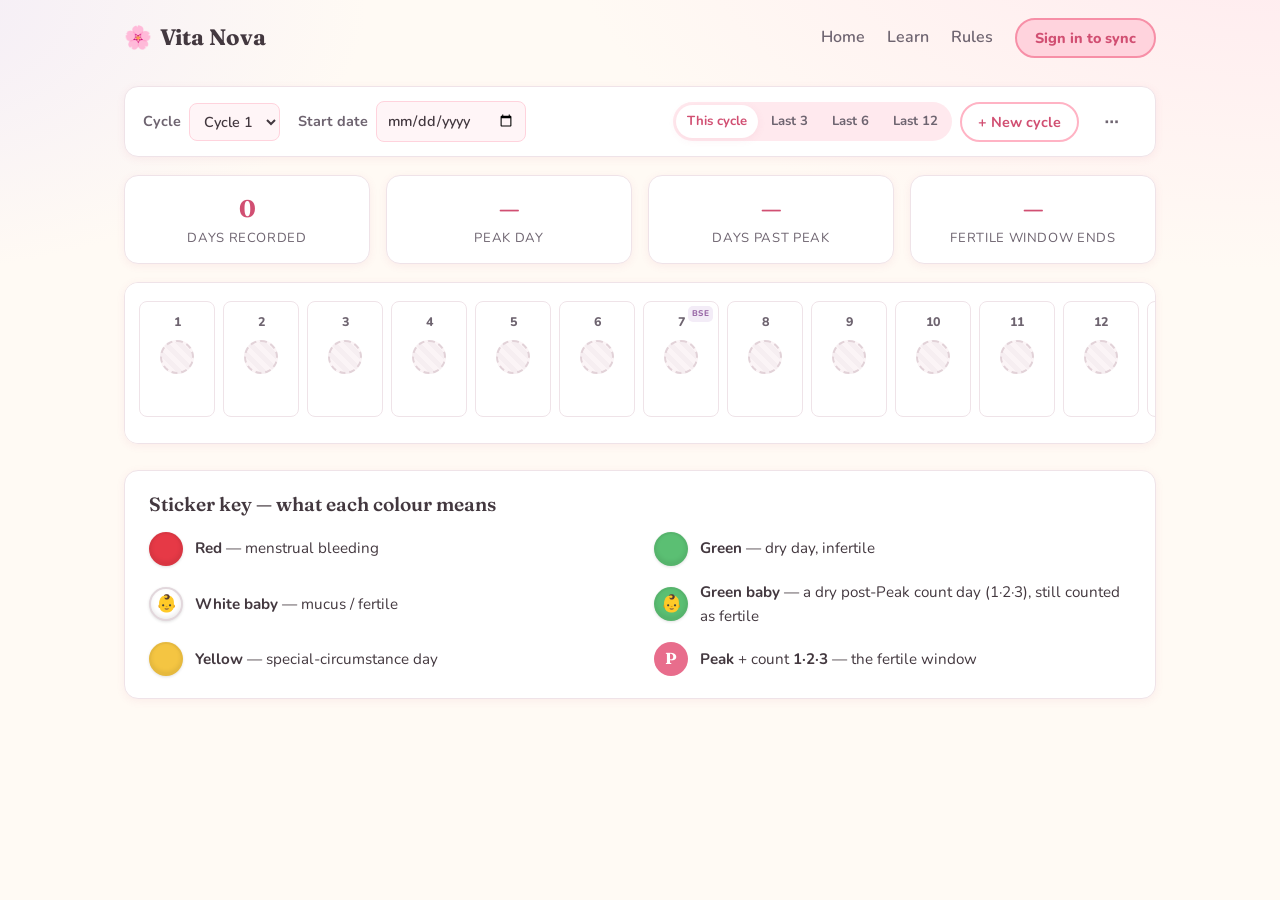
==== commit d6bdf2eb: "Add multi-cycle view, 6-cycle landscape PDF, UI tweaks - View the last 3 / 6 / 12 cycles at once; co" ====
--- a/chart.html
+++ b/chart.html
@@ -39,10 +39,17 @@
                 </label>
             </div>
             <div class="cycle-bar-right">
+                <div class="seg-control seg-sm" id="view-modes" title="How many recent cycles to show">
+                    <button data-view="1" class="seg active">This cycle</button>
+                    <button data-view="3" class="seg">Last 3</button>
+                    <button data-view="6" class="seg">Last 6</button>
+                    <button data-view="12" class="seg">Last 12</button>
+                </div>
                 <button id="add-cycle" class="btn btn-outline btn-sm">+ New cycle</button>
                 <button id="cycle-menu-btn" class="btn btn-ghost btn-sm" aria-haspopup="true" title="More actions">⋯</button>
                 <div id="cycle-menu" class="menu hidden" role="menu">
-                    <button data-action="print" role="menuitem">Export to PDF / Print chart…</button>
+                    <button data-action="extend" role="menuitem">+ Add 7 days to this cycle</button>
+                    <button data-action="print" role="menuitem">Export to PDF (last 6 cycles)…</button>
                     <button data-action="export" role="menuitem">Export data (JSON)</button>
                     <button data-action="import" role="menuitem">Import data…</button>
                     <button data-action="delete-cycle" role="menuitem">Delete this cycle</button>
@@ -52,17 +59,19 @@
             </div>
         </section>
 
-        <!-- Cycle summary -->
-        <section id="cycle-summary" class="cycle-summary"></section>
+        <!-- Single-cycle view -->
+        <div id="single-view">
+            <!-- Cycle summary -->
+            <section id="cycle-summary" class="cycle-summary"></section>
 
-        <!-- The chart strip -->
-        <section class="chart-scroll">
-            <div id="chart-strip" class="chart-strip"></div>
-        </section>
-        <div class="strip-tools">
-            <button id="extend-cycle" class="btn btn-outline btn-sm">+ Add 7 more days</button>
-            <span class="muted small">Cycle longer than usual? Add more days to keep charting.</span>
+            <!-- The chart strip -->
+            <section class="chart-scroll">
+                <div id="chart-strip" class="chart-strip"></div>
+            </section>
         </div>
+
+        <!-- Multi-cycle view (last 3 / 6 / 12) -->
+        <div id="multi-view" class="hidden"></div>
 
         <!-- Legend -->
         <section class="legend">
--- a/css/style.css
+++ b/css/style.css
@@ -581,7 +581,7 @@
 
 /* "Sign in to sync" — a cute, clearly-visible pink pill so it doesn't blend in. */
 #sync-btn {
-    background: linear-gradient(135deg, var(--rose-100), var(--rose-200));
+    background: var(--rose-200);
     color: var(--rose-600);
     border: 2px solid var(--rose-400);
     border-radius: 999px;
@@ -590,14 +590,14 @@
     padding: 8px 18px;
 }
 #sync-btn:hover {
-    background: linear-gradient(135deg, var(--rose-200), var(--rose-300));
+    background: var(--rose-300);
     color: var(--rose-600);
     border-color: var(--rose-500);
     transform: translateY(-1px);
 }
 #sync-btn.synced {
     color: #fff;
-    background: linear-gradient(135deg, var(--sticker-green), #46a35d);
+    background: var(--sticker-green);
     border-color: #3f9656;
     box-shadow: none;
 }
@@ -627,8 +627,18 @@
 .note-tips-label { font-size: 0.82rem; font-weight: 700; color: var(--ink-soft); padding-top: 8px; }
 .chip-note { font-size: 0.82rem; padding: 6px 11px; }
 
-/* Strip tools (extend cycle) */
-.strip-tools { display: flex; align-items: center; gap: 12px; flex-wrap: wrap; margin: 12px 2px 0; }
+/* Compact segmented control (view options in the cycle bar) */
+.seg-control.seg-sm { padding: 3px; gap: 2px; }
+.seg-sm .seg { padding: 6px 11px; font-size: 0.82rem; flex: 0 0 auto; }
+
+/* Multi-cycle view — one labelled, scrollable strip per cycle */
+#multi-view { display: flex; flex-direction: column; gap: 18px; margin-top: 8px; }
+.cycle-block { background: #fff; border: 1px solid var(--line); border-radius: var(--radius); box-shadow: var(--shadow-sm); padding: 6px 6px 2px; }
+.cycle-block-head { display: flex; flex-wrap: wrap; gap: 6px 16px; align-items: baseline; padding: 10px 12px 4px; }
+.cycle-block-head strong { font-family: var(--font-head); font-size: 1.1rem; color: var(--ink); }
+.cycle-block-head span { font-size: 0.84rem; color: var(--ink-soft); }
+.cycle-block .chart-scroll { border: none; box-shadow: none; padding: 0 4px 8px; }
+.cycle-block .day-cell { width: 60px; min-height: 104px; }
 
 /* Day 7 breast self-exam marker */
 .day-bse {
@@ -643,6 +653,7 @@
    ========================================================================== */
 #print-area { display: none; }
 @media print {
+    @page { size: landscape; margin: 10mm; }
     body { background: #fff !important; }
     body.printing > *:not(#print-area) { display: none !important; }
     #print-area {
@@ -650,15 +661,18 @@
         -webkit-print-color-adjust: exact; print-color-adjust: exact;
     }
     .pc-head h1 { font-size: 18pt; margin: 0 0 6px; }
+    .pc-cycle { margin-bottom: 22px; page-break-inside: avoid; border-top: 1pt solid #ccc; padding-top: 10px; }
+    .pc-cycle:first-of-type { border-top: none; padding-top: 0; }
     .pc-meta { display: flex; gap: 18px; flex-wrap: wrap; font-size: 9pt; margin-bottom: 14px; color: #333; }
+    .pc-notes h3 { font-size: 10pt; margin: 0 0 4px; }
     .pc-row { border-collapse: collapse; width: 100%; margin-bottom: 10px; table-layout: fixed; page-break-inside: avoid; }
     .pc-cell {
         border: 0.5pt solid #999; text-align: center; vertical-align: top;
-        padding: 3px 1px; font-size: 6.5pt; width: 2.8%;
+        padding: 3px 1px; font-size: 7pt; width: 2.8%;
     }
     .pc-daynum { font-weight: 800; }
-    .pc-date { color: #555; font-size: 5.5pt; }
-    .pc-sticker { --size: 16px; margin: 2px auto; box-shadow: none; border-width: 1px; }
+    .pc-date { color: #555; font-size: 6pt; }
+    .pc-sticker { --size: 19px; margin: 2px auto; box-shadow: none; border-width: 1px; }
     .pc-sticker .sticker-count { font-size: 6pt; box-shadow: none; }
     .pc-code { font-weight: 700; word-break: break-all; min-height: 1em; }
     .pc-i { color: #6a4a8a; font-weight: 800; min-height: 0.9em; }
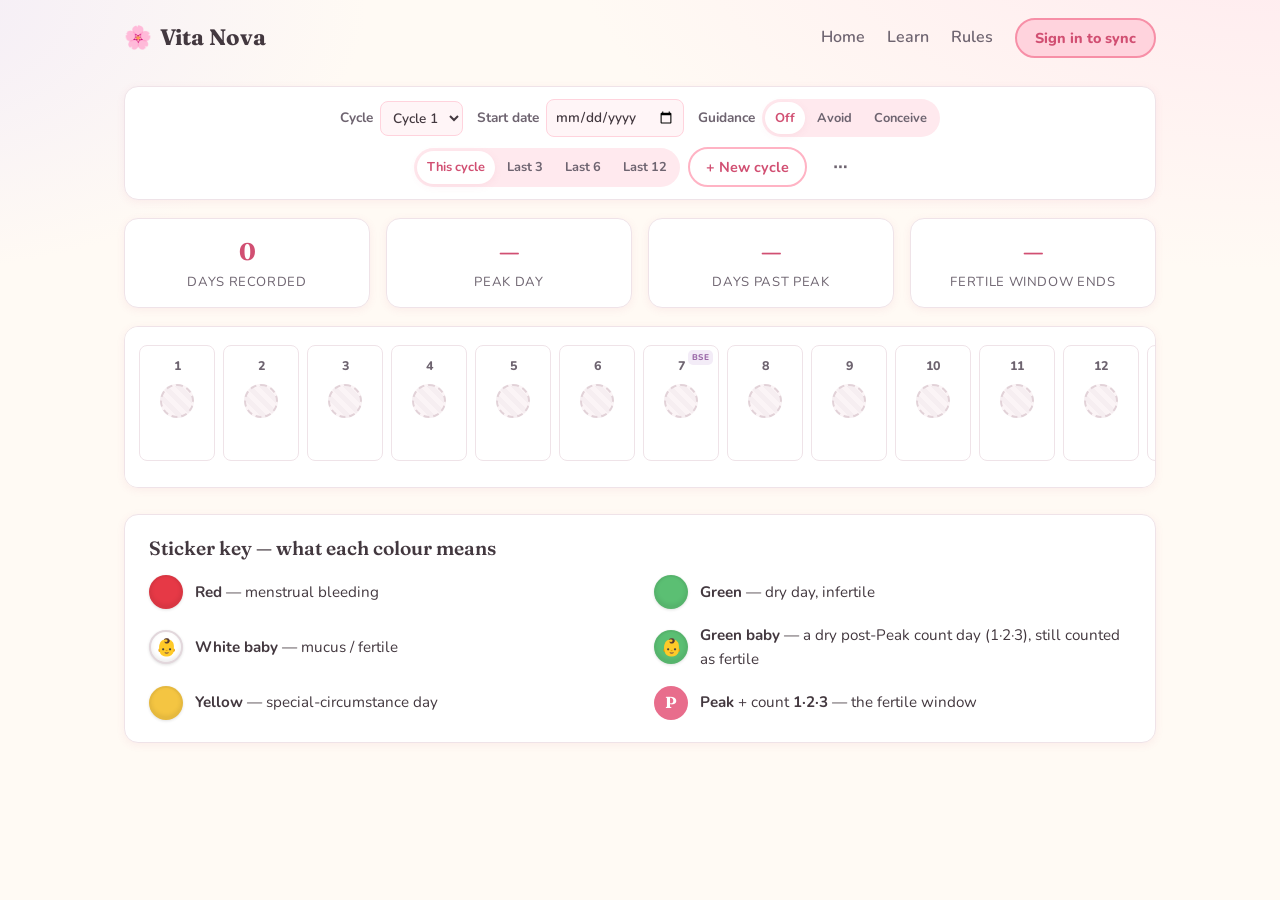
==== commit 4c4d7392: "Goal guidance toggle, compact toolbar, dates on day cells - Family-planning goal toggle (Off/Avoid/C" ====
--- a/chart.html
+++ b/chart.html
@@ -3,7 +3,11 @@
 
 <head>
     <meta charset="UTF-8">
-    <meta name="viewport" content="width=device-width, initial-scale=1.0">
+    <meta name="viewport" content="width=device-width, initial-scale=1.0, viewport-fit=cover">
+    <meta name="theme-color" content="#fff5f7">
+    <meta name="apple-mobile-web-app-capable" content="yes">
+    <meta name="apple-mobile-web-app-status-bar-style" content="default">
+    <meta name="apple-mobile-web-app-title" content="Vita Nova">
     <title>My Chart · Vita Nova</title>
     <meta name="description" content="Chart your cycle with a natural Catholic fertility method for NFP.">
     <link rel="preconnect" href="https://fonts.googleapis.com">
@@ -16,7 +20,10 @@
 
     <header class="site-header">
         <a class="logo" href="index.html"><span class="logo-mark">🌸</span> Vita Nova</a>
-        <nav class="site-nav">
+        <button class="nav-toggle" id="nav-toggle" aria-label="Menu" aria-expanded="false" aria-controls="site-nav">
+            <span></span><span></span><span></span>
+        </button>
+        <nav class="site-nav" id="site-nav">
             <a href="index.html">Home</a>
             <a href="index.html#learn">Learn</a>
             <a href="rules.html">Rules</a>
@@ -37,6 +44,14 @@
                     <span>Start date</span>
                     <input type="date" id="cycle-start">
                 </label>
+                <div class="field-inline goal-field">
+                    <span>Guidance</span>
+                    <div class="seg-control seg-sm goal-toggle" id="goal-toggle" role="group" aria-label="Intercourse guidance goal" title="Show intercourse guidance for your goal">
+                        <button type="button" data-goal="off" class="seg goal-btn active">Off</button>
+                        <button type="button" data-goal="avoid" class="seg goal-btn">Avoid</button>
+                        <button type="button" data-goal="conceive" class="seg goal-btn">Conceive</button>
+                    </div>
+                </div>
             </div>
             <div class="cycle-bar-right">
                 <div class="seg-control seg-sm" id="view-modes" title="How many recent cycles to show">
@@ -49,7 +64,7 @@
                 <button id="cycle-menu-btn" class="btn btn-ghost btn-sm" aria-haspopup="true" title="More actions">⋯</button>
                 <div id="cycle-menu" class="menu hidden" role="menu">
                     <button data-action="extend" role="menuitem">+ Add 7 days to this cycle</button>
-                    <button data-action="print" role="menuitem">Export to PDF (last 6 cycles)…</button>
+                    <button data-action="print" role="menuitem">Export to PDF…</button>
                     <button data-action="export" role="menuitem">Export data (JSON)</button>
                     <button data-action="import" role="menuitem">Import data…</button>
                     <button data-action="delete-cycle" role="menuitem">Delete this cycle</button>
@@ -101,6 +116,9 @@
                 </div>
             </div>
 
+            <!-- Intercourse guidance (shown when a goal is set) -->
+            <div id="entry-guidance" class="guidance hidden"></div>
+
             <!-- Day 7 breast self-exam reminder (shown only on day 7) -->
             <div id="bse-reminder" class="entry-banner hidden">
                 🌸 <strong>Day 7</strong> is the ideal day for a monthly <strong>breast self-exam (BSE)</strong> — early in the cycle, when tissue is least tender.
@@ -174,8 +192,42 @@
         </div>
     </div>
 
+    <!-- Export to PDF modal -->
+    <div id="export-modal" class="modal-overlay hidden" role="dialog" aria-modal="true" aria-labelledby="export-title">
+        <div class="modal modal-narrow">
+            <button id="export-close" class="modal-close" aria-label="Close">×</button>
+            <h2 id="export-title" class="modal-title">Export to PDF</h2>
+            <p class="muted small">Opens your browser's print dialog — choose <strong>“Save as PDF”</strong>. Charts print in landscape, trimmed to your last observation in each cycle.</p>
+
+            <div class="entry-section">
+                <h3 class="entry-label">How many cycles?</h3>
+                <div class="seg-control seg-sm" id="export-count">
+                    <button type="button" data-count="1" class="seg">1</button>
+                    <button type="button" data-count="3" class="seg">3</button>
+                    <button type="button" data-count="6" class="seg active">6</button>
+                    <button type="button" data-count="12" class="seg">12</button>
+                    <button type="button" data-count="all" class="seg">All</button>
+                </div>
+                <p class="entry-note">Includes your most recent cycles, newest first.</p>
+            </div>
+
+            <div class="entry-section entry-toggles">
+                <label class="check"><input type="checkbox" id="export-notes" checked> <span>Include daily notes</span></label>
+                <label class="check"><input type="checkbox" id="export-intercourse" checked> <span>Include intercourse (I) marks</span></label>
+            </div>
+
+            <div class="modal-actions">
+                <button id="export-cancel" class="btn btn-outline">Cancel</button>
+                <div class="modal-actions-right">
+                    <button id="export-go" class="btn btn-primary">Export PDF</button>
+                </div>
+            </div>
+        </div>
+    </div>
+
     <div id="toast" class="toast hidden"></div>
 
+    <script src="js/nav.js"></script>
     <script src="js/charting.js"></script>
     <script src="js/store.js"></script>
     <script src="js/chart-app.js"></script>
--- a/css/style.css
+++ b/css/style.css
@@ -44,7 +44,14 @@
 
 * { box-sizing: border-box; }
 
-html { scroll-behavior: smooth; }
+html {
+    scroll-behavior: smooth;
+    -webkit-text-size-adjust: 100%;  /* stop iOS from re-zooming text on rotate */
+    text-size-adjust: 100%;
+}
+
+button, a, .day-cell, .chip, .seg { -webkit-tap-highlight-color: transparent; }
+button { touch-action: manipulation; }  /* no 300ms tap delay / double-tap zoom */
 
 body {
     margin: 0;
@@ -164,6 +171,23 @@
 .site-nav .btn { color: #fff; }
 .site-nav .btn:hover { color: #fff; }
 
+/* Hamburger toggle — hidden on desktop, shown on mobile via media query */
+.nav-toggle {
+    display: none;
+    flex-direction: column; justify-content: center; gap: 5px;
+    width: 44px; height: 44px; padding: 11px;
+    background: transparent; border: none; cursor: pointer; border-radius: 12px;
+}
+.nav-toggle:hover { background: rgba(0, 0, 0, 0.04); }
+.nav-toggle span {
+    display: block; width: 100%; height: 2.5px;
+    background: var(--ink); border-radius: 2px;
+    transition: transform 0.22s ease, opacity 0.18s ease;
+}
+.site-header.nav-open .nav-toggle span:nth-child(1) { transform: translateY(7.5px) rotate(45deg); }
+.site-header.nav-open .nav-toggle span:nth-child(2) { opacity: 0; }
+.site-header.nav-open .nav-toggle span:nth-child(3) { transform: translateY(-7.5px) rotate(-45deg); }
+
 /* ==========================================================================
    Hero
    ========================================================================== */
@@ -406,20 +430,20 @@
 .chart-page { max-width: var(--maxw); margin: 0 auto; padding: 10px 24px 80px; }
 
 .cycle-bar {
-    display: flex; flex-wrap: wrap; gap: 14px;
-    align-items: center; justify-content: space-between;
+    display: flex; flex-wrap: wrap; gap: 10px 16px;
+    align-items: center; justify-content: center;
     background: #fff; border: 1px solid var(--line);
-    border-radius: var(--radius); padding: 14px 18px;
+    border-radius: var(--radius); padding: 12px 16px;
     box-shadow: var(--shadow-sm); position: relative;
 }
-.cycle-bar-left { display: flex; flex-wrap: wrap; gap: 18px; }
+.cycle-bar-left { display: flex; flex-wrap: wrap; align-items: center; gap: 10px 14px; }
 .cycle-bar-right { display: flex; align-items: center; gap: 8px; position: relative; }
-.field-inline { display: inline-flex; align-items: center; gap: 8px; font-weight: 700; color: var(--ink-soft); font-size: 0.9rem; }
+.field-inline { display: inline-flex; align-items: center; gap: 7px; font-weight: 700; color: var(--ink-soft); font-size: 0.85rem; }
 .field-inline select, .field-inline input,
 .cycle-bar input[type="date"] {
     font: inherit; font-weight: 600; color: var(--ink);
     border: 1px solid var(--rose-200); border-radius: var(--radius-sm);
-    padding: 7px 10px; background: var(--rose-50);
+    padding: 6px 8px; background: var(--rose-50);
 }
 
 .menu {
@@ -468,7 +492,8 @@
 }
 .day-cell:hover { transform: translateY(-3px); box-shadow: var(--shadow); border-color: var(--rose-300); }
 .day-cell.day-empty { background: #fff; }
-.day-num { font-size: 0.78rem; font-weight: 800; color: var(--ink-soft); }
+.day-num { font-size: 0.78rem; font-weight: 800; color: var(--ink-soft); display: flex; align-items: baseline; gap: 4px; }
+.day-date { font-weight: 600; font-size: 0.68rem; color: var(--rose-400); }
 .day-code {
     font-size: 0.74rem; font-weight: 700; color: var(--ink);
     text-align: center; word-break: break-word; min-height: 1em;
@@ -479,6 +504,46 @@
     font-size: 0.6rem; font-weight: 800; color: var(--plum-500);
 }
 .day-cell.has-intercourse { border-color: var(--plum-300); }
+
+/* Per-day guidance accent (top bar) */
+.day-cell .day-guide {
+    position: absolute; top: 0; left: 0; right: 0; height: 4px;
+    border-top-left-radius: var(--radius-sm); border-top-right-radius: var(--radius-sm);
+}
+.day-cell[data-guide="fertile"]   .day-guide { background: var(--sticker-red); }
+.day-cell[data-guide="available"] .day-guide { background: var(--sticker-green); }
+.day-cell[data-guide="best"]      .day-guide { background: var(--sticker-yellow); }
+.day-cell[data-guide="good"]      .day-guide { background: #8fd3a0; }
+.day-cell[data-guide="wait"]      .day-guide { background: var(--plum-300); }
+
+/* ==========================================================================
+   Goal toggle (toolbar) + intercourse guidance
+   ========================================================================== */
+/* A small, low-key segmented control; only the active option picks up a tint. */
+.goal-toggle.goal-avoid .seg.active { color: var(--sticker-red); }
+.goal-toggle.goal-conceive .seg.active { color: #2f9e54; }
+
+/* Guidance panel inside the entry modal */
+.guidance {
+    display: flex; gap: 14px; align-items: flex-start;
+    border-radius: var(--radius); padding: 14px 16px; margin-bottom: 20px;
+    border: 1px solid var(--line); background: #fff;
+}
+.guidance-icon { font-size: 1.5rem; line-height: 1.2; flex: 0 0 auto; }
+.guidance-text { display: flex; flex-direction: column; gap: 2px; }
+.guidance-text strong { font-family: var(--font-head); font-size: 1.1rem; }
+.guidance-text > span { font-size: 0.9rem; color: var(--ink-soft); }
+.guidance-note { font-size: 0.74rem !important; font-style: italic; opacity: 0.8; margin-top: 4px; }
+.guidance.guide-fertile   { background: #fdedef; border-color: #f5b8c1; }
+.guidance.guide-fertile   strong { color: var(--sticker-red); }
+.guidance.guide-available { background: #ecf8f0; border-color: #a7dbb6; }
+.guidance.guide-available strong { color: #2f9e54; }
+.guidance.guide-best      { background: #fff7e3; border-color: #f3d886; }
+.guidance.guide-best      strong { color: #c8941b; }
+.guidance.guide-good      { background: #eef8f1; border-color: #b9e2c5; }
+.guidance.guide-good      strong { color: #38a05c; }
+.guidance.guide-wait      { background: var(--plum-100); border-color: var(--plum-300); }
+.guidance.guide-wait      strong { color: var(--plum-500); }
 
 /* Legend section on chart page */
 .legend { margin-top: 26px; background: #fff; border: 1px solid var(--line); border-radius: var(--radius); padding: 22px 24px; box-shadow: var(--shadow-sm); }
@@ -604,7 +669,7 @@
 
 /* Toast */
 .toast {
-    position: fixed; bottom: 24px; left: 50%; transform: translateX(-50%);
+    position: fixed; bottom: calc(24px + env(safe-area-inset-bottom, 0px)); left: 50%; transform: translateX(-50%);
     background: var(--ink); color: #fff; padding: 12px 22px;
     border-radius: 999px; box-shadow: var(--shadow-lg); z-index: 200;
     font-weight: 700; font-size: 0.92rem;
@@ -629,7 +694,7 @@
 
 /* Compact segmented control (view options in the cycle bar) */
 .seg-control.seg-sm { padding: 3px; gap: 2px; }
-.seg-sm .seg { padding: 6px 11px; font-size: 0.82rem; flex: 0 0 auto; }
+.seg-sm .seg { padding: 6px 10px; font-size: 0.8rem; flex: 0 0 auto; }
 
 /* Multi-cycle view — one labelled, scrollable strip per cycle */
 #multi-view { display: flex; flex-direction: column; gap: 18px; margin-top: 8px; }
@@ -700,16 +765,41 @@
     .legend-grid, .legend-grid.wide { grid-template-columns: 1fr; }
 }
 @media (max-width: 720px) {
-    /* Let the header wrap instead of crushing the nav on phones. */
-    .site-header { flex-wrap: wrap; gap: 10px 16px; padding: 14px 18px; }
-    .site-nav { gap: 14px; flex-wrap: wrap; font-size: 0.95rem; }
+    /* Collapse the nav into a hamburger dropdown. */
+    .site-header {
+        position: relative; flex-wrap: nowrap; gap: 12px;
+        padding: 12px 18px;
+        padding-top: calc(12px + env(safe-area-inset-top, 0px));
+    }
+    .nav-toggle { display: inline-flex; }
+    .site-nav {
+        position: absolute; top: 100%; right: 12px; left: 12px;
+        flex-direction: column; align-items: stretch; gap: 4px;
+        background: #fff; border: 1px solid var(--line); border-radius: var(--radius);
+        box-shadow: var(--shadow); padding: 8px; z-index: 60; display: none;
+    }
+    .site-header.nav-open .site-nav { display: flex; }
+    .site-nav a, .site-nav .btn, .site-nav #sync-btn {
+        width: 100%; text-align: center;
+        padding: 13px 14px; border-radius: var(--radius-sm); font-size: 1rem;
+    }
+    .site-nav a:not(.btn) { color: var(--ink); }
+    .site-nav a:not(.btn):hover { background: var(--rose-50); }
+
+    /* Form controls at 16px so iOS doesn't zoom in on focus. */
+    input, select, textarea { font-size: 16px; }
 
     /* Cycle bar stacks cleanly; controls go full width and tap-friendly. */
     .cycle-bar { flex-direction: column; align-items: stretch; }
     .cycle-bar-left { flex-direction: column; gap: 12px; }
-    .cycle-bar-right { justify-content: space-between; }
+    .cycle-bar-right { flex-wrap: wrap; gap: 10px; }
     .field-inline { justify-content: space-between; }
     .field-inline select, .field-inline input, .cycle-bar input[type="date"] { flex: 1; min-height: 42px; }
+    #view-modes { width: 100%; }
+    #view-modes .seg { flex: 1 0 auto; }
+    .goal-field { justify-content: space-between; }
+    .goal-field .goal-toggle { flex: 1; }
+    .goal-toggle .seg { flex: 1; text-align: center; }
 
     /* Bigger summary tiles, two-up. */
     .cycle-summary { gap: 10px; }
@@ -777,9 +867,8 @@
 @keyframes sheet-up { from { opacity: 0; transform: translateY(100%); } to { opacity: 1; transform: translateY(0); } }
 
 @media (max-width: 420px) {
-    .site-header { padding: 12px 14px; }
+    .site-header { padding: 12px 14px; padding-top: calc(12px + env(safe-area-inset-top, 0px)); }
     .logo { font-size: 1.25rem; }
-    .site-nav { gap: 10px 12px; font-size: 0.9rem; }
     .day-cell { width: 58px; min-height: 98px; padding: 9px 4px; }
     .day-code { font-size: 0.7rem; }
     .stat-value { font-size: 1.3rem; }
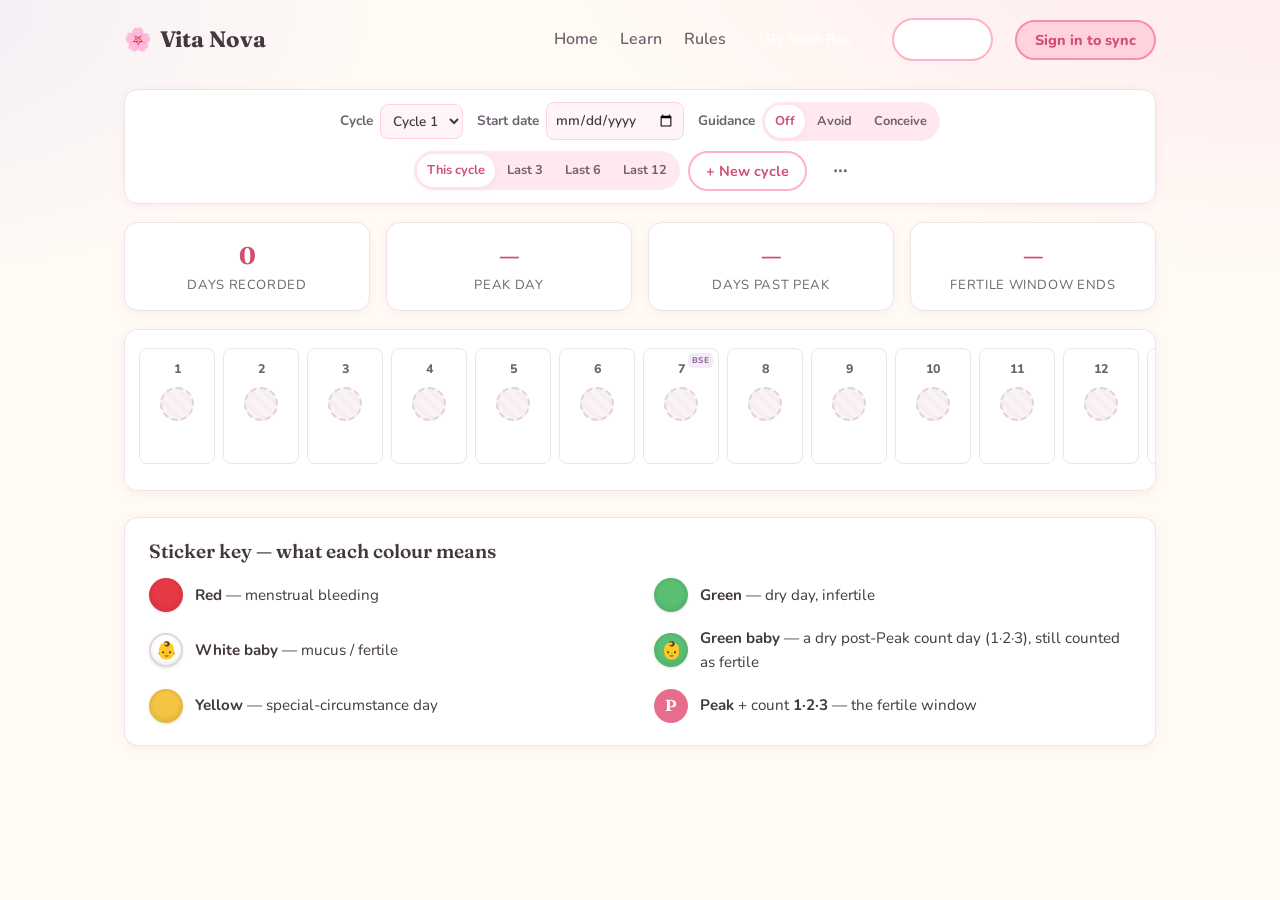
==== commit dccbf24b: "Add encryption, privacy policy, author/donate links, Standard Chart export, sync fix - Client-side A" ====
--- a/chart.html
+++ b/chart.html
@@ -27,6 +27,8 @@
             <a href="index.html">Home</a>
             <a href="index.html#learn">Learn</a>
             <a href="rules.html">Rules</a>
+            <a href="https://noahroe.site" target="_blank" rel="noopener" class="btn btn-ghost btn-sm">By Noah Roe</a>
+            <a href="https://buymeacoffee.com/aquinas22" target="_blank" rel="noopener" class="btn btn-outline btn-sm">☕ Donate</a>
             <button id="sync-btn" class="btn btn-ghost btn-sm">Sign in to sync</button>
         </nav>
     </header>
@@ -200,6 +202,14 @@
             <p class="muted small">Opens your browser's print dialog — choose <strong>“Save as PDF”</strong>. Charts print in landscape, trimmed to your last observation in each cycle.</p>
 
             <div class="entry-section">
+                <h3 class="entry-label">Format</h3>
+                <div class="seg-control seg-sm" id="export-format">
+                    <button type="button" data-format="vitanova" class="seg active">Vita Nova</button>
+                    <button type="button" data-format="standard" class="seg">Standard Chart</button>
+                </div>
+            </div>
+
+            <div class="entry-section">
                 <h3 class="entry-label">How many cycles?</h3>
                 <div class="seg-control seg-sm" id="export-count">
                     <button type="button" data-count="1" class="seg">1</button>
--- a/css/style.css
+++ b/css/style.css
@@ -745,6 +745,19 @@
     .pc-notes h2 { font-size: 11pt; margin: 0 0 6px; }
     .pc-note { font-size: 8.5pt; margin-bottom: 3px; }
     .pc-foot { margin-top: 18px; font-size: 7.5pt; color: #666; font-style: italic; }
+
+    /* Standard Chart layout */
+    .sc-cycle { margin-bottom: 20px; page-break-inside: avoid; border-top: 1pt solid #ccc; padding-top: 10px; }
+    .sc-cycle:first-of-type { border-top: none; padding-top: 0; }
+    .sc-table { border-collapse: collapse; width: 100%; table-layout: fixed; }
+    .sc-label { width: 10%; font-size: 7pt; font-weight: 700; text-align: right; padding-right: 5pt; color: #444; border-right: 1pt solid #999; white-space: nowrap; }
+    .sc-cell { border: 0.5pt solid #bbb; text-align: center; padding: 2px 0; font-size: 7pt; vertical-align: middle; }
+    .sc-day { font-weight: 800; }
+    .sc-date { font-size: 5.5pt; color: #555; }
+    .sc-sticker { --size: 20px; margin: 1px auto; box-shadow: none; border-width: 1pt; }
+    .sc-sticker .sticker-count { font-size: 5.5pt; box-shadow: none; }
+    .sc-code { font-size: 6pt; font-weight: 700; word-break: break-all; }
+    .sc-i { color: #6a4a8a; font-weight: 800; }
 }
 
 /* Utilities */
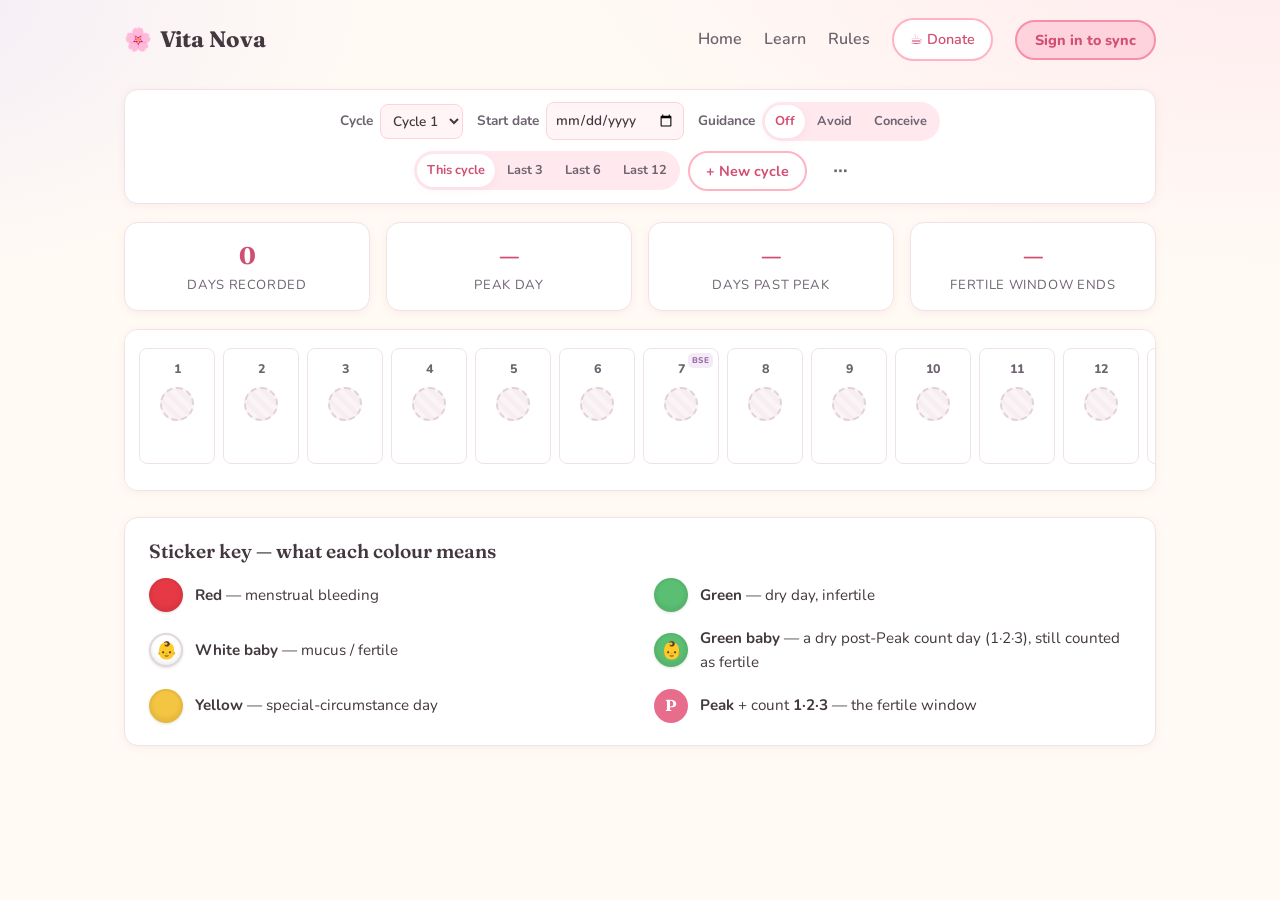
==== commit e7eb803a: "Good commit" ====
--- a/chart.html
+++ b/chart.html
@@ -27,8 +27,7 @@
             <a href="index.html">Home</a>
             <a href="index.html#learn">Learn</a>
             <a href="rules.html">Rules</a>
-            <a href="https://noahroe.site" target="_blank" rel="noopener" class="btn btn-ghost btn-sm">By Noah Roe</a>
-            <a href="https://buymeacoffee.com/aquinas22" target="_blank" rel="noopener" class="btn btn-outline btn-sm">☕ Donate</a>
+<a href="https://buymeacoffee.com/aquinas22" target="_blank" rel="noopener" class="btn btn-outline btn-sm">☕ Donate</a>
             <button id="sync-btn" class="btn btn-ghost btn-sm">Sign in to sync</button>
         </nav>
     </header>
--- a/css/style.css
+++ b/css/style.css
@@ -170,6 +170,8 @@
 .site-nav a:hover { color: var(--rose-600); text-decoration: none; }
 .site-nav .btn { color: #fff; }
 .site-nav .btn:hover { color: #fff; }
+.site-nav .btn-outline { color: var(--rose-600); }
+.site-nav .btn-outline:hover { color: var(--rose-600); }
 
 /* Hamburger toggle — hidden on desktop, shown on mobile via media query */
 .nav-toggle {
